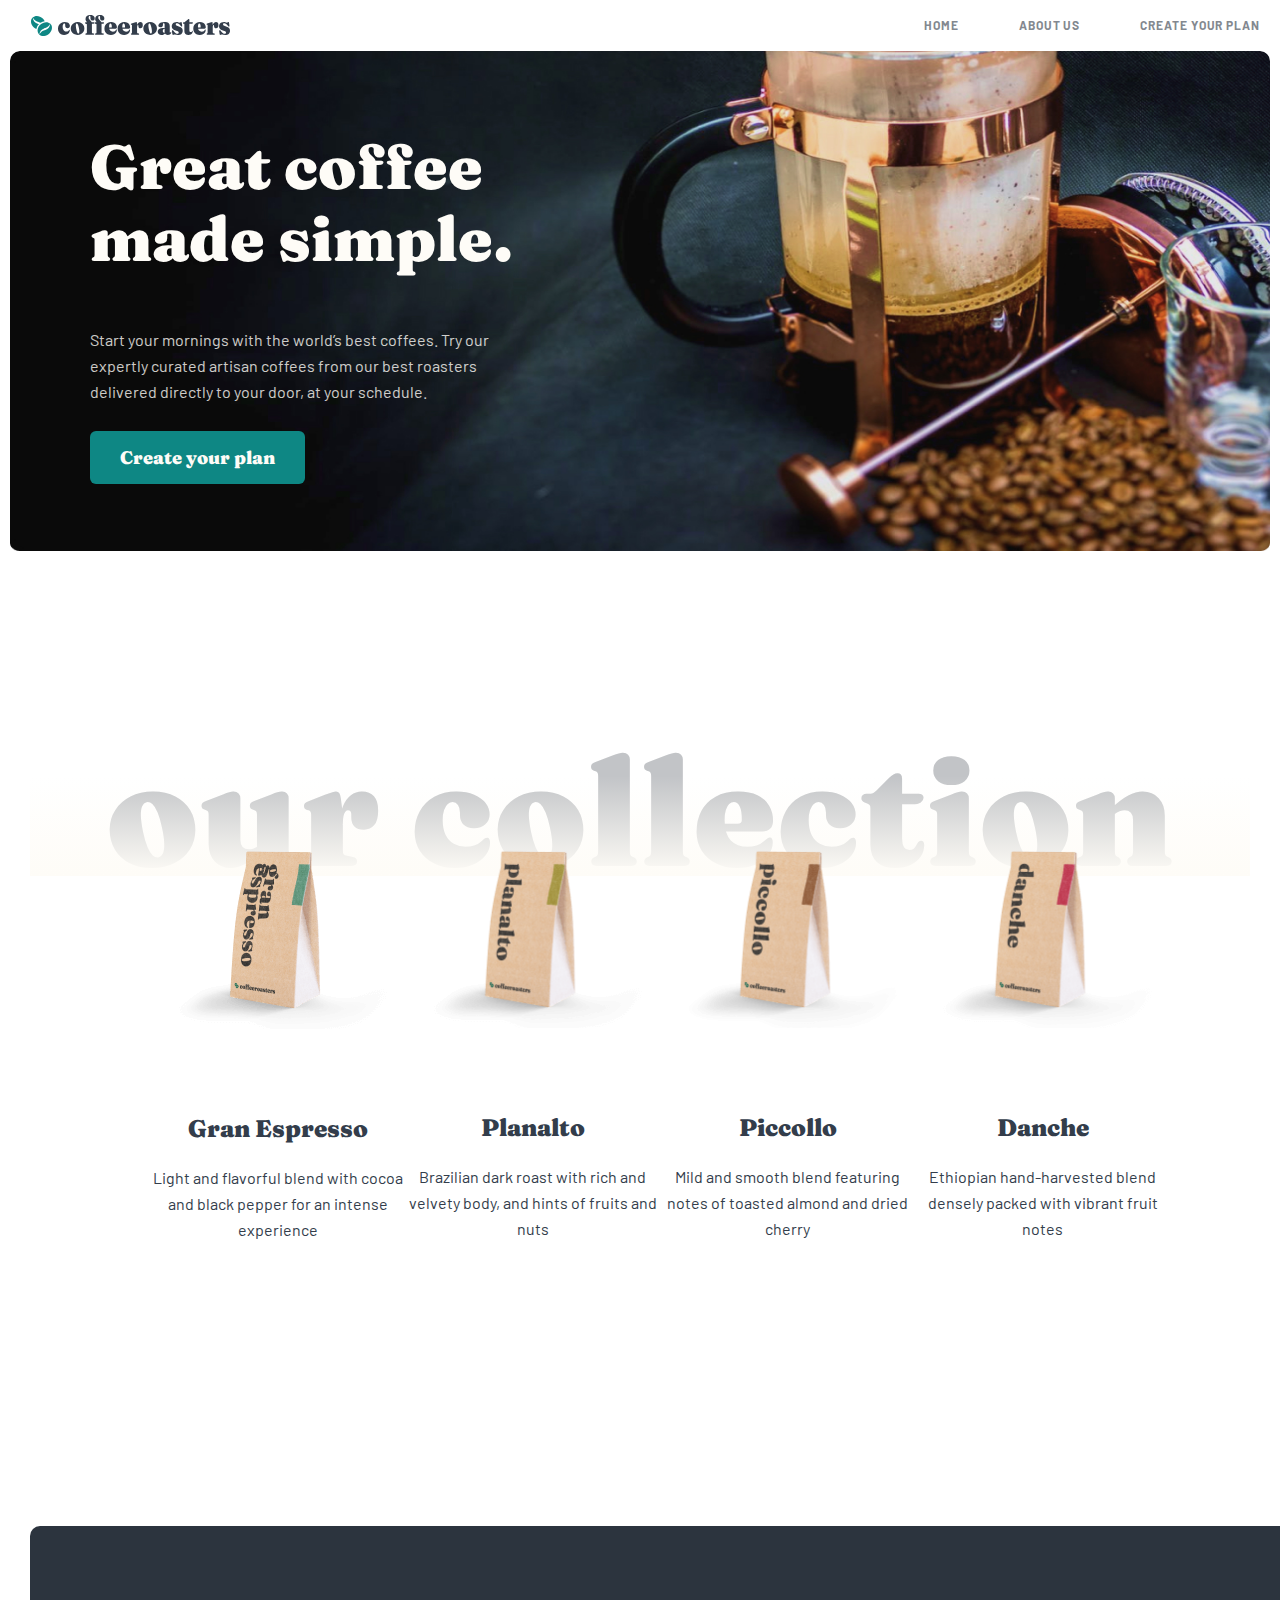
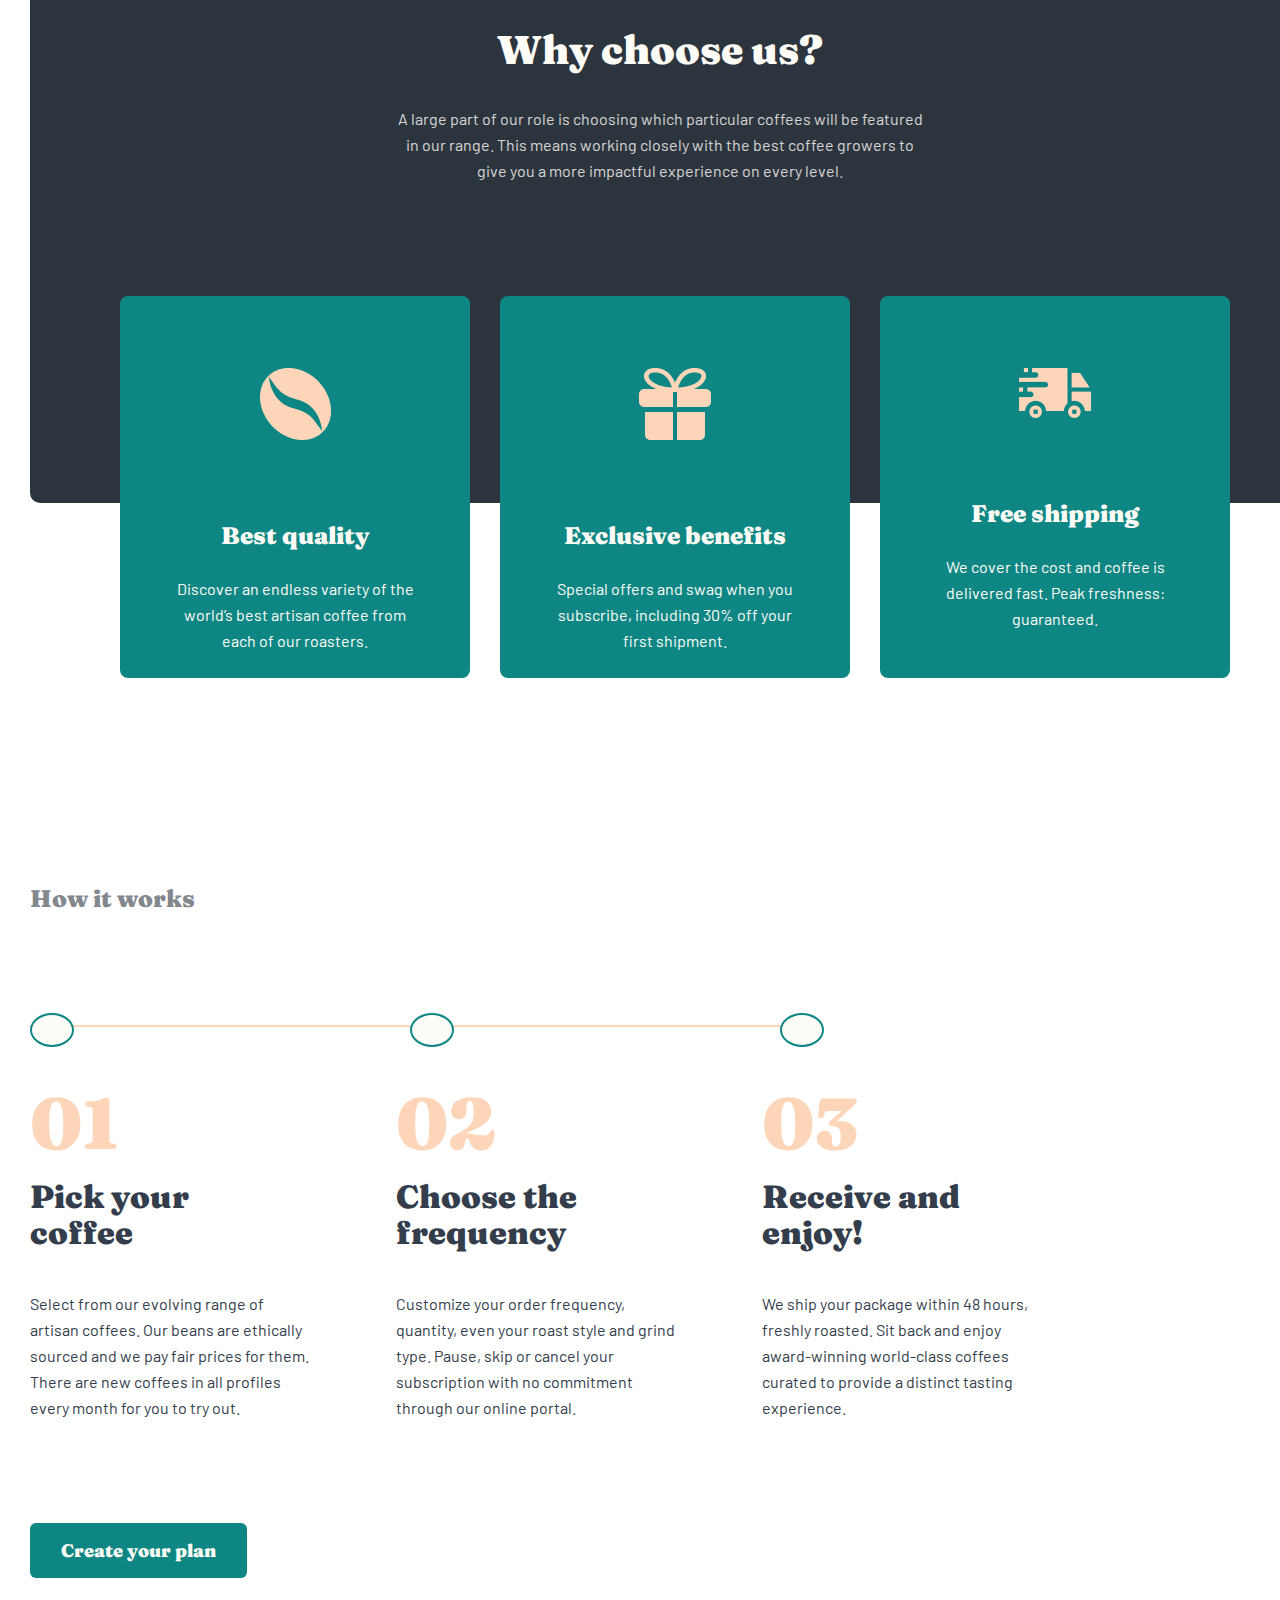
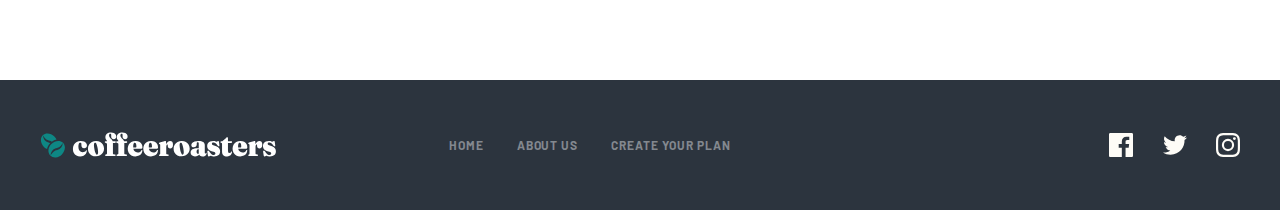
==== index.html @ cc074ad5 "hammasini bir matraga" ====
<!DOCTYPE html>
<html lang="en">

<head>
    <meta charset="UTF-8">
    <meta http-equiv="X-UA-Compatible" content="IE=edge">
    <meta name="viewport" content="width=device-width, initial-scale=1.0">
    <!-- <link rel="stylesheet" href="./css/normalize.css"> -->
    <link rel="stylesheet" href="./css/main.css">
    <!-- <link rel="stylesheet" href="./css/main.min.css"> -->
    <title>Document</title>
</head>

<body>
    <header>
        <div class="contianer ">
            <div class="header">
                <div class="visually-hidden">
                    <h1>porfolio website</h1>
                </div>
                <a href="./index.html"><img src="./img/logo.svg" alt="sayt logosi"></a>
                <ul>
                    <li><a href="#">Home</a></li>
                    <li><a href="./About_us.html">About us</a></li>
                    <li><a href="./Create_your_plan.html">Create your plan</a></li>
                </ul>
            </div>
        </div>
    </header>
    <main>
        <section class="coffee contianer ">
            <h2>Great coffee made simple.</h2>
            <p>Start your mornings with the world’s best coffees. Try our expertly curated artisan coffees from our best
                roasters delivered directly to your door, at your schedule.</p>
            <a href="#">Create your plan</a>
        </section>
        <section class=" collection contianer">
            <div class="collection__top">
                <h2>our collection</h2>
            </div>
            <div class="collection__bottom">
                <div class="collection__bottom__item">
                    <img src="./img/kopi1 copy.png" alt="rASm">
                    <h3>Gran Espresso</h3>
                    <p>Light and flavorful blend with cocoa and black pepper for an intense experience </p>
                </div>
                <div class="collection__bottom__item">
                    <img src="./img/kopi2.png" alt=" rasm  ">
                    <h3>Planalto</h3>
                    <p> Brazilian dark roast with rich and velvety body, and hints of fruits and nuts</p>
                </div>
                <div class="collection__bottom__item">
                    <img src="./img/kopi3.png" alt=" rasm  ">
                    <h3>Piccollo</h3>
                    <p>Mild and smooth blend featuring notes of toasted almond and dried cherry </p>
                </div>
                <div class="collection__bottom__item">
                    <img src="./img/kopi4.png" alt=" rasm  ">
                    <h3>Danche</h3>
                    <p>Ethiopian hand-harvested blend densely packed with vibrant fruit notes </p>
                </div>
            </div>
        </section>
        <section class="contianer amenities">
            <div class="amenities__top">
                <h2>Why choose us?</h2>
                <p>A large part of our role is choosing which particular coffees will be featured
                    in our range. This means working closely with the best coffee growers to give
                    you a more impactful experience on every level.</p>
            </div>
            <div class="amenities__bottom">
                <div class="amenities__bottom__item">
                    <img src="./img/Shape.png" alt="">
                    <h3>Best quality</h3>
                    <p>Discover an endless variety of the world’s best artisan coffee from each of our roasters.</p>
                </div>
                <div class="amenities__bottom__item">
                    <img src="./img/Combined Shape.png" alt="">
                    <h3>Exclusive benefits</h3>
                    <p>Special offers and swag when you subscribe, including 30% off your first shipment.</p>
                </div>
                <div class="amenities__bottom__item">
                    <img src="./img/Combined Shape (1).png" alt="">
                    <h3>Free shipping</h3>
                    <p>We cover the cost and coffee is delivered fast. Peak freshness: guaranteed.</p>
                </div>
            </div>

        </section>
        <section class="contianer works">
            <h2>How it works</h2>
            <div class="works__line">
                <span class="aylana"></span>
                <span class="aylana"></span>
                <span class="aylana"></span>
            </div>
            <div class="works__info">
                <div class="works__info__item">
                    <strong>01</strong>
                    <h3>Pick your
                        coffee</h3>
                    <p>Select from our evolving range of artisan coffees. Our beans are ethically sourced and we pay
                        fair prices for them. There are new coffees in all profiles every month for you to try out.</p>
                </div>
                <div class="works__info__item">
                    <strong>02</strong>
                    <h3>Choose the frequency</h3>
                    <p>Customize your order frequency, quantity, even your roast style and grind type. Pause, skip or
                        cancel your subscription with no commitment through our online portal.</p>
                </div>
                <div class="works__info__item">
                    <strong>03</strong>
                    <h3>Receive and enjoy!</h3>
                    <p>We ship your package within 48 hours, freshly roasted. Sit back and enjoy award-winning
                        world-class coffees curated to provide a distinct tasting experience.</p>
                </div>
            </div>
            <a href="#">Create your plan</a>
        </section>
    </main>
    <footer>
        <div class="footers1">
            <div class="footers1__footer contianer ">
                <a href="./index.html"><img src="./img/logo_footer.svg" alt="logo_footer"></a>
                <ul>
                    <li><a href="./index.html">Home</a> </li>
                    <li><a href="./index.html"> About us</a></li>
                    <li><a href="./index.html"> Create your plan</a></li>
                </ul>
                <div class="footers1__footer__icons">
                    <img src="./img/Path (2) (1).svg" alt="Path">
                    <img src="./img/Path (1).svg" alt="fifbfbugfi">
                    <img src="./img/Shape (1).svg" alt="">
                </div>
            </div>
        </div>
    </footer>
</body>

</html>
---- css/main.css ----
/* barlow-regular - latin */
@font-face {
  font-family: "Barlow";
  font-style: normal;
  font-weight: 400;
  src: url("../fonts/barlow-v12-latin-regular.eot"); /* IE9 Compat Modes */
  src: local(""), url("../fonts/barlow-v12-latin-regular.eot?#iefix") format("embedded-opentype"), url("../fonts/barlow-v12-latin-regular.woff2") format("woff2"), url("../fonts/barlow-v12-latin-regular.woff") format("woff"), url("../fonts/barlow-v12-latin-regular.ttf") format("truetype"), url("../fonts/barlow-v12-latin-regular.svg#Barlow") format("svg"); /* Legacy iOS */
}
/* barlow-500 - latin */
@font-face {
  font-family: "Barlow";
  font-style: normal;
  font-weight: 500;
  src: url("../fonts/barlow-v12-latin-500.eot"); /* IE9 Compat Modes */
  src: local(""), url("../fonts/barlow-v12-latin-500.eot?#iefix") format("embedded-opentype"), url("../fonts/barlow-v12-latin-500.woff2") format("woff2"), url("../fonts/barlow-v12-latin-500.woff") format("woff"), url("../fonts/barlow-v12-latin-500.ttf") format("truetype"), url("../fonts/barlow-v12-latin-500.svg#Barlow") format("svg"); /* Legacy iOS */
}
/* barlow-700 - latin */
@font-face {
  font-family: "Barlow";
  font-style: normal;
  font-weight: 700;
  src: url("../fonts/barlow-v12-latin-700.eot"); /* IE9 Compat Modes */
  src: local(""), url("../fonts/barlow-v12-latin-700.eot?#iefix") format("embedded-opentype"), url("../fonts/barlow-v12-latin-700.woff2") format("woff2"), url("../fonts/barlow-v12-latin-700.woff") format("woff"), url("../fonts/barlow-v12-latin-700.ttf") format("truetype"), url("../fonts/barlow-v12-latin-700.svg#Barlow") format("svg"); /* Legacy iOS */
}
/* fraunces-900 - latin */
@font-face {
  font-family: "Fraunces";
  font-style: normal;
  font-weight: 900;
  src: url("../fonts/fraunces-v22-latin-900.eot"); /* IE9 Compat Modes */
  src: local(""), url("../fonts/fraunces-v22-latin-900.eot?#iefix") format("embedded-opentype"), url("../fonts/fraunces-v22-latin-900.woff2") format("woff2"), url("../fonts/fraunces-v22-latin-900.woff") format("woff"), url("../fonts/fraunces-v22-latin-900.ttf") format("truetype"), url("../fonts/fraunces-v22-latin-900.svg#Fraunces") format("svg"); /* Legacy iOS */
}
html {
  height: 100%;
  box-sizing: border-box;
}

*,
*::before,
*::after {
  box-sizing: inherit;
  scroll-behavior: smooth;
}

body {
  height: 100%;
  display: flex;
  flex-direction: column;
  font-family: "Arial", "sans-serif"; /*bu yerda font turi beriladi*/
  margin: 0;
  padding: 0;
}

img {
  max-width: 100%;
  height: auto;
  vertical-align: middle;
  -o-object-fit: cover;
     object-fit: cover;
}

.main {
  flex-grow: 1;
}

ul {
  list-style: none;
}

.visually-hidden {
  position: absolute;
  width: 1px;
  height: 1px;
  margin: -1px;
  padding: 0;
  overflow: hidden;
  border: 0;
  clip: rect(0 0 0 0);
}

.contianer {
  max-width: 1260px;
  margin: 0 auto;
  padding: 0 20px;
}

.header > h1 {
  font-family: "Fraunces";
  font-style: normal;
  font-weight: 900;
  font-size: 56px;
  line-height: 48px;
  /* identical to box height, or 86% */
  margin-top: 20px;
  margin-bottom: 100px;
  color: #333D4B;
}

.header {
  position: fixed;
  display: flex;
  align-items: center;
  background-color: white;
  width: 1460px;
  z-index: 99999999;
  margin-left: -200px;
  padding-left: 200px;
}

.header > ul {
  margin-left: auto;
  display: flex;
}

.header > ul > li {
  margin: 0 30px;
}

.header > ul > li > a {
  font-family: "Barlow";
  font-style: normal;
  font-weight: 700;
  font-size: 12px;
  line-height: 15px;
  /* identical to box height, or 125% */
  text-decoration: none;
  letter-spacing: 0.923077px;
  text-transform: uppercase;
  color: #83888F;
}

.header > ul > li > a:active {
  color: #333D4B;
  cursor: pointer;
}

/*coffee section*/
.coffee {
  /* padding: 100px 80px; */
  width: 100%;
  height: 600px;
  background: url(../img/Bitmap.jpg) no-repeat;
  border-radius: 10px;
  background-size: 1260px 500px;
}

.coffee > h2 {
  padding-top: 80px;
  margin-left: 60px;
  font-family: "Fraunces";
  width: 450px;
  font-style: normal;
  font-weight: 900;
  font-size: 62px;
  line-height: 72px;
  /* or 100% */
  color: #FEFCF7;
}

.coffee > p {
  margin-left: 60px;
  font-family: "Barlow";
  font-style: normal;
  font-weight: 400;
  font-size: 16px;
  line-height: 26px;
  /* or 162% */
  width: 400px;
  color: #FEFCF7;
  margin-bottom: 40px;
  mix-blend-mode: normal;
  opacity: 0.8;
}

.coffee > a {
  margin-left: 60px;
  margin-top: 140px;
  text-decoration: none;
  font-family: "Fraunces";
  font-style: normal;
  font-weight: 900;
  font-size: 18px;
  line-height: 25px;
  /* identical to box height, or 139% */
  background: #0E8784;
  border-radius: 6px;
  text-align: center;
  padding: 15px 30px;
  color: #FEFCF7;
}

.coffee > a:active {
  cursor: pointer;
  background: #66D2CF;
}

/*_____________________________collection__*/
.collection {
  position: relative;
  margin-bottom: 150px;
}

.collection__top > h2 {
  position: relative;
  z-index: -10;
  font-family: "Fraunces";
  font-style: normal;
  font-weight: 900;
  font-size: 150px;
  line-height: 72px;
  /* identical to box height, or 48% */
  text-align: center;
  color: #c2c4c7;
}

.collection__top {
  height: 100px;
  margin: 0 auto;
  background: linear-gradient(180deg, rgba(254, 252, 247, 0.0001) 0%, #FEFCF7 100%);
}

.collection__bottom {
  width: 100%;
  text-align: center;
  position: absolute;
  top: 60px;
  display: flex;
  justify-content: center;
  margin: 0 auto;
}

.collection__bottom__item {
  width: 255px;
}

.collection__bottom_item + .collection__bottom__item {
  margin-left: 30px;
}

.collection__bottom__item > img {
  margin-bottom: 60px;
}

.collection__bottom__item > h3 {
  font-family: "Fraunces";
  font-style: normal;
  font-weight: 900;
  font-size: 24px;
  line-height: 32px;
  margin-bottom: 20px;
  color: #333D4B;
}

.collection__bottom__item > p {
  font-family: "Barlow";
  font-style: normal;
  font-weight: 400;
  font-size: 16px;
  line-height: 26px;
  color: #333D4B;
}

/*_____________________________________________________________________AMENITIES________________________*/
.amenities {
  position: relative;
  top: 500px;
}

.amenities__top {
  position: absolute;
  height: 577px;
  width: 100%;
  background: #2C343E;
  border-radius: 10px;
  z-index: -1;
  text-align: center;
}

.amenities__top > h2 {
  font-family: "Fraunces";
  font-style: normal;
  font-weight: 900;
  font-size: 40px;
  line-height: 48px;
  /* identical to box height, or 120% */
  margin-top: 100px;
  margin-bottom: 32px;
  text-align: center;
  color: #FEFCF7;
}

.amenities__top > p {
  font-family: "Barlow";
  font-style: normal;
  font-weight: 400;
  font-size: 16px;
  line-height: 26px;
  /* or 162% */
  margin: 0 auto;
  text-align: center;
  color: #FEFCF7;
  mix-blend-mode: normal;
  opacity: 0.8;
  width: 540px;
}

.amenities__bottom {
  position: absolute;
  top: 370px;
  display: flex;
  margin-left: 90px;
  width: 1260px;
}

.amenities__bottom__item {
  height: 382px;
  width: 350px;
  border-radius: 8px;
  background: #0E8784;
  border-radius: 8px;
  text-align: center;
}

.amenities__bottom__item + .amenities__bottom__item {
  margin-left: 30px;
}

.amenities__bottom__item > img {
  margin-top: 72px;
  margin-bottom: 56px;
}

.amenities__bottom__item > h3 {
  font-family: "Fraunces";
  font-style: normal;
  font-weight: 900;
  font-size: 24px;
  line-height: 32px;
  color: #FEFCF7;
}

.amenities__bottom__item > p {
  font-family: "Barlow";
  font-style: normal;
  font-weight: 400;
  font-size: 16px;
  line-height: 26px;
  /* or 162% */
  margin: 0 auto;
  text-align: center;
  margin-top: 24px;
  color: #FEFCF7;
  width: 240px;
}

/*____________________________WORKS_______________________________*/
.works {
  position: relative;
  top: 1457px;
}

.works > h2 {
  font-family: "Fraunces";
  font-style: normal;
  font-weight: 900;
  font-size: 24px;
  line-height: 32px;
  /* identical to box height, or 133% */
  color: #83888F;
}

.works__line {
  margin-top: 110px;
  height: 2px;
  background: #FDD6BA;
  width: 62%;
}

.works__line > span {
  position: absolute;
  padding: 15px 20px;
  background: #FEFCF7;
  border: 2px solid #0E8784;
  border-radius: 50%;
  top: 130px;
}

.aylana + .aylana {
  margin-left: 380px;
}

.aylana + .aylana + .aylana {
  margin-left: 750px;
}

.works__info {
  display: flex;
  margin-top: 60px;
}

.works__info__item > strong {
  font-family: "Fraunces";
  font-style: normal;
  font-weight: 900;
  font-size: 72px;
  line-height: 72px;
  /* identical to box height, or 100% */
  margin-bottom: 38px;
  color: #FDD6BA;
}

.works__info__item > h3 {
  font-family: "Fraunces";
  font-style: normal;
  font-weight: 900;
  font-size: 32px;
  line-height: 36px;
  /* or 112% */
  width: 255px;
  margin-top: 20px;
  color: #333D4B;
}

.works__info__item {
  width: 30%;
}

.works__info__item > p {
  font-family: "Barlow";
  font-style: normal;
  font-weight: 400;
  font-size: 16px;
  line-height: 26px;
  /* or 162% */
  margin-top: 40px;
  width: 285px;
  color: #333D4B;
}

.works > a {
  font-family: "Fraunces";
  font-style: normal;
  font-weight: 900;
  font-size: 18px;
  line-height: 25px;
  /* identical to box height, or 139% */
  position: absolute;
  text-align: center;
  top: 640px;
  color: #FEFCF7;
  text-decoration: none;
  padding: 15px 31px;
  background: #0E8784;
  border-radius: 6px;
}

.works > a:active {
  cursor: pointer;
  background: #66D2CF;
}

/*____________________________FOOTER_______________________*/
.footers1 {
  padding: 40px 20px;
  position: relative;
  top: 1700px;
  background: #2C343E;
}

.footers1__footer {
  display: flex;
  align-items: center;
}

.footers1__footer > ul {
  display: flex;
  margin-left: 100px;
}

.footers1__footer > ul > li {
  margin-left: 33px;
}

.footers1__footer > ul > li > a {
  font-family: "Barlow";
  font-style: normal;
  font-weight: 700;
  font-size: 12px;
  line-height: 15px;
  /* identical to box height, or 125% */
  text-decoration: none;
  letter-spacing: 0.923077px;
  text-transform: uppercase;
  color: #83888F;
}

.footers1__footer > ul > li > a:active {
  color: white;
}

.footers1__footer__icons {
  margin-left: auto;
}

.footers1__footer__icons > img {
  margin-left: 25px;
}

.footers1__footer__icons > img:active {
  background-color: #FDD6BA;
}/*# sourceMappingURL=main.css.map */
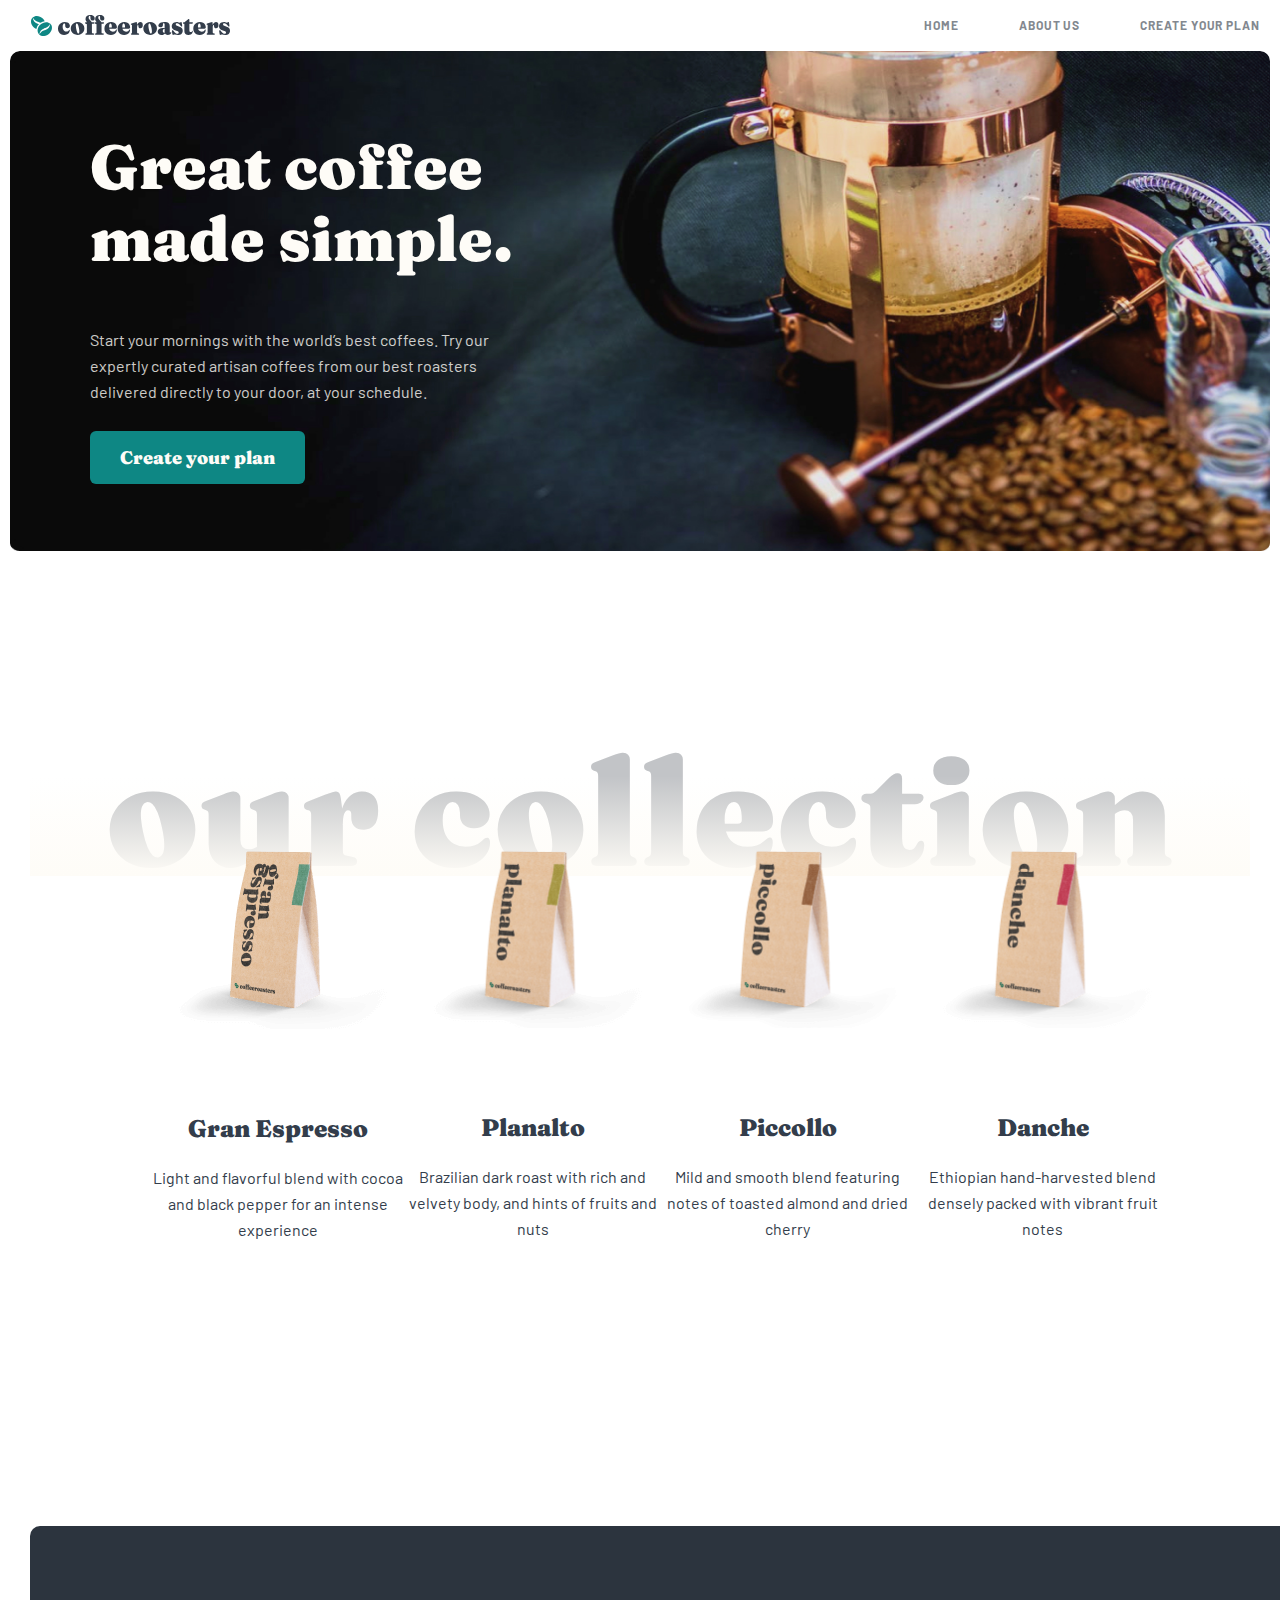
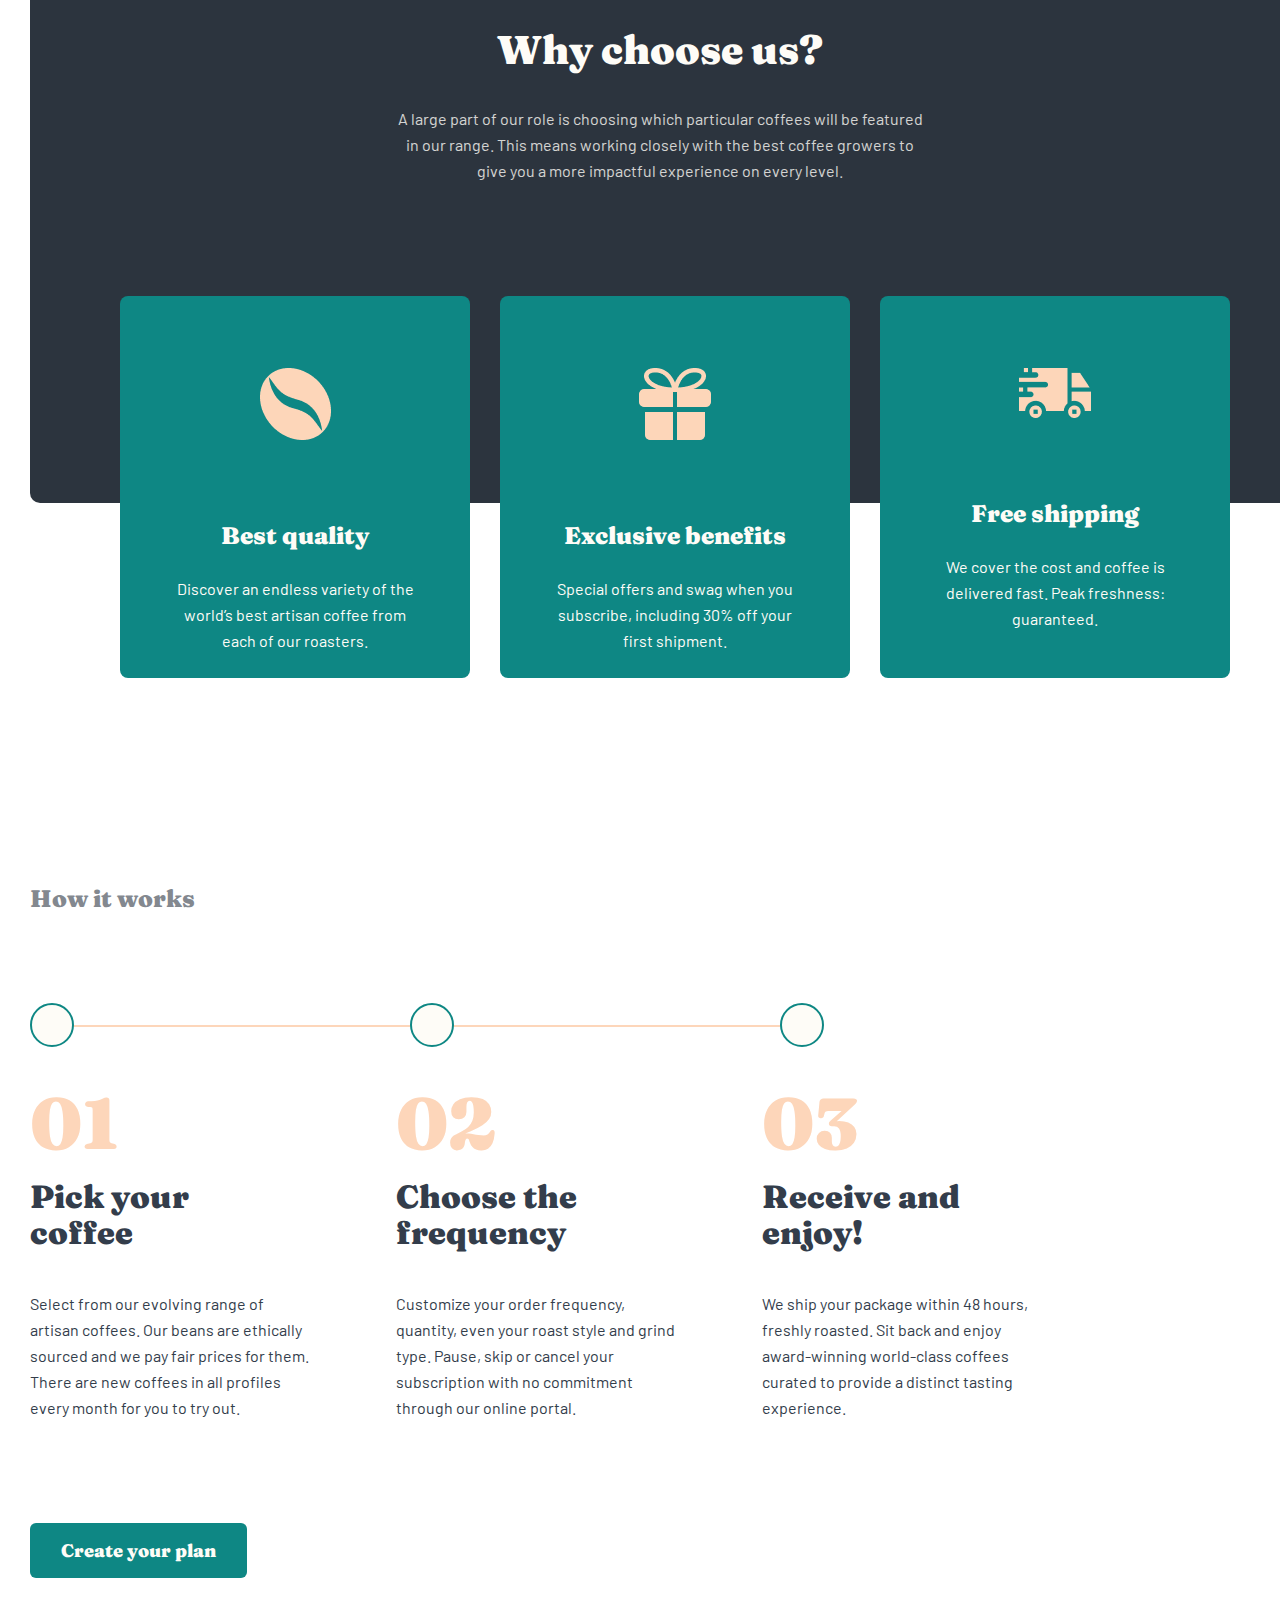
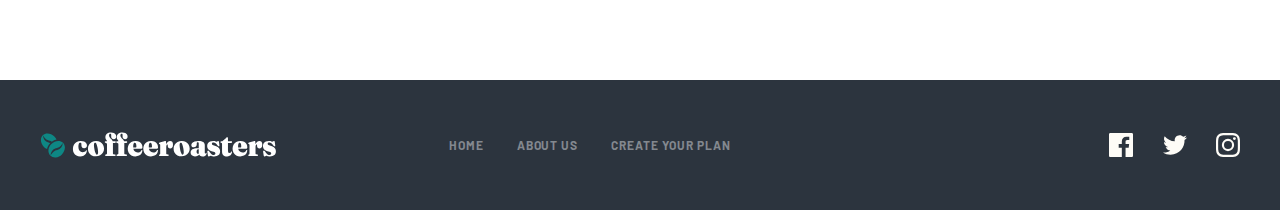
==== commit 6ab8030b: "footerdagi linklarni  tuzattim" ====
--- a/index.html
+++ b/index.html
@@ -128,9 +128,9 @@
                     <li><a href="./index.html"> Create your plan</a></li>
                 </ul>
                 <div class="footers1__footer__icons">
-                    <img src="./img/Path (2) (1).svg" alt="Path">
-                    <img src="./img/Path (1).svg" alt="fifbfbugfi">
-                    <img src="./img/Shape (1).svg" alt="">
+                    <a href="https://facebook.com" target="_blank"><img src="./img/Path (2) (1).svg" alt="Path"></a>
+                    <a href="https://www.twitch.tv/?lang=ru" target="_blank"><img src="./img/Path (1).svg" alt="fifbfbugfi"></a>
+                    <a href="https://instagram.com" target="_blank"><img src="./img/Shape (1).svg" alt="dsgdfeh"></a>
                 </div>
             </div>
         </div>
--- a/css/main.css
+++ b/css/main.css
@@ -1,511 +1 @@
-/* barlow-regular - latin */
-@font-face {
-  font-family: "Barlow";
-  font-style: normal;
-  font-weight: 400;
-  src: url("../fonts/barlow-v12-latin-regular.eot"); /* IE9 Compat Modes */
-  src: local(""), url("../fonts/barlow-v12-latin-regular.eot?#iefix") format("embedded-opentype"), url("../fonts/barlow-v12-latin-regular.woff2") format("woff2"), url("../fonts/barlow-v12-latin-regular.woff") format("woff"), url("../fonts/barlow-v12-latin-regular.ttf") format("truetype"), url("../fonts/barlow-v12-latin-regular.svg#Barlow") format("svg"); /* Legacy iOS */
-}
-/* barlow-500 - latin */
-@font-face {
-  font-family: "Barlow";
-  font-style: normal;
-  font-weight: 500;
-  src: url("../fonts/barlow-v12-latin-500.eot"); /* IE9 Compat Modes */
-  src: local(""), url("../fonts/barlow-v12-latin-500.eot?#iefix") format("embedded-opentype"), url("../fonts/barlow-v12-latin-500.woff2") format("woff2"), url("../fonts/barlow-v12-latin-500.woff") format("woff"), url("../fonts/barlow-v12-latin-500.ttf") format("truetype"), url("../fonts/barlow-v12-latin-500.svg#Barlow") format("svg"); /* Legacy iOS */
-}
-/* barlow-700 - latin */
-@font-face {
-  font-family: "Barlow";
-  font-style: normal;
-  font-weight: 700;
-  src: url("../fonts/barlow-v12-latin-700.eot"); /* IE9 Compat Modes */
-  src: local(""), url("../fonts/barlow-v12-latin-700.eot?#iefix") format("embedded-opentype"), url("../fonts/barlow-v12-latin-700.woff2") format("woff2"), url("../fonts/barlow-v12-latin-700.woff") format("woff"), url("../fonts/barlow-v12-latin-700.ttf") format("truetype"), url("../fonts/barlow-v12-latin-700.svg#Barlow") format("svg"); /* Legacy iOS */
-}
-/* fraunces-900 - latin */
-@font-face {
-  font-family: "Fraunces";
-  font-style: normal;
-  font-weight: 900;
-  src: url("../fonts/fraunces-v22-latin-900.eot"); /* IE9 Compat Modes */
-  src: local(""), url("../fonts/fraunces-v22-latin-900.eot?#iefix") format("embedded-opentype"), url("../fonts/fraunces-v22-latin-900.woff2") format("woff2"), url("../fonts/fraunces-v22-latin-900.woff") format("woff"), url("../fonts/fraunces-v22-latin-900.ttf") format("truetype"), url("../fonts/fraunces-v22-latin-900.svg#Fraunces") format("svg"); /* Legacy iOS */
-}
-html {
-  height: 100%;
-  box-sizing: border-box;
-}
-
-*,
-*::before,
-*::after {
-  box-sizing: inherit;
-  scroll-behavior: smooth;
-}
-
-body {
-  height: 100%;
-  display: flex;
-  flex-direction: column;
-  font-family: "Arial", "sans-serif"; /*bu yerda font turi beriladi*/
-  margin: 0;
-  padding: 0;
-}
-
-img {
-  max-width: 100%;
-  height: auto;
-  vertical-align: middle;
-  -o-object-fit: cover;
-     object-fit: cover;
-}
-
-.main {
-  flex-grow: 1;
-}
-
-ul {
-  list-style: none;
-}
-
-.visually-hidden {
-  position: absolute;
-  width: 1px;
-  height: 1px;
-  margin: -1px;
-  padding: 0;
-  overflow: hidden;
-  border: 0;
-  clip: rect(0 0 0 0);
-}
-
-.contianer {
-  max-width: 1260px;
-  margin: 0 auto;
-  padding: 0 20px;
-}
-
-.header > h1 {
-  font-family: "Fraunces";
-  font-style: normal;
-  font-weight: 900;
-  font-size: 56px;
-  line-height: 48px;
-  /* identical to box height, or 86% */
-  margin-top: 20px;
-  margin-bottom: 100px;
-  color: #333D4B;
-}
-
-.header {
-  position: fixed;
-  display: flex;
-  align-items: center;
-  background-color: white;
-  width: 1460px;
-  z-index: 99999999;
-  margin-left: -200px;
-  padding-left: 200px;
-}
-
-.header > ul {
-  margin-left: auto;
-  display: flex;
-}
-
-.header > ul > li {
-  margin: 0 30px;
-}
-
-.header > ul > li > a {
-  font-family: "Barlow";
-  font-style: normal;
-  font-weight: 700;
-  font-size: 12px;
-  line-height: 15px;
-  /* identical to box height, or 125% */
-  text-decoration: none;
-  letter-spacing: 0.923077px;
-  text-transform: uppercase;
-  color: #83888F;
-}
-
-.header > ul > li > a:active {
-  color: #333D4B;
-  cursor: pointer;
-}
-
-/*coffee section*/
-.coffee {
-  /* padding: 100px 80px; */
-  width: 100%;
-  height: 600px;
-  background: url(../img/Bitmap.jpg) no-repeat;
-  border-radius: 10px;
-  background-size: 1260px 500px;
-}
-
-.coffee > h2 {
-  padding-top: 80px;
-  margin-left: 60px;
-  font-family: "Fraunces";
-  width: 450px;
-  font-style: normal;
-  font-weight: 900;
-  font-size: 62px;
-  line-height: 72px;
-  /* or 100% */
-  color: #FEFCF7;
-}
-
-.coffee > p {
-  margin-left: 60px;
-  font-family: "Barlow";
-  font-style: normal;
-  font-weight: 400;
-  font-size: 16px;
-  line-height: 26px;
-  /* or 162% */
-  width: 400px;
-  color: #FEFCF7;
-  margin-bottom: 40px;
-  mix-blend-mode: normal;
-  opacity: 0.8;
-}
-
-.coffee > a {
-  margin-left: 60px;
-  margin-top: 140px;
-  text-decoration: none;
-  font-family: "Fraunces";
-  font-style: normal;
-  font-weight: 900;
-  font-size: 18px;
-  line-height: 25px;
-  /* identical to box height, or 139% */
-  background: #0E8784;
-  border-radius: 6px;
-  text-align: center;
-  padding: 15px 30px;
-  color: #FEFCF7;
-}
-
-.coffee > a:active {
-  cursor: pointer;
-  background: #66D2CF;
-}
-
-/*_____________________________collection__*/
-.collection {
-  position: relative;
-  margin-bottom: 150px;
-}
-
-.collection__top > h2 {
-  position: relative;
-  z-index: -10;
-  font-family: "Fraunces";
-  font-style: normal;
-  font-weight: 900;
-  font-size: 150px;
-  line-height: 72px;
-  /* identical to box height, or 48% */
-  text-align: center;
-  color: #c2c4c7;
-}
-
-.collection__top {
-  height: 100px;
-  margin: 0 auto;
-  background: linear-gradient(180deg, rgba(254, 252, 247, 0.0001) 0%, #FEFCF7 100%);
-}
-
-.collection__bottom {
-  width: 100%;
-  text-align: center;
-  position: absolute;
-  top: 60px;
-  display: flex;
-  justify-content: center;
-  margin: 0 auto;
-}
-
-.collection__bottom__item {
-  width: 255px;
-}
-
-.collection__bottom_item + .collection__bottom__item {
-  margin-left: 30px;
-}
-
-.collection__bottom__item > img {
-  margin-bottom: 60px;
-}
-
-.collection__bottom__item > h3 {
-  font-family: "Fraunces";
-  font-style: normal;
-  font-weight: 900;
-  font-size: 24px;
-  line-height: 32px;
-  margin-bottom: 20px;
-  color: #333D4B;
-}
-
-.collection__bottom__item > p {
-  font-family: "Barlow";
-  font-style: normal;
-  font-weight: 400;
-  font-size: 16px;
-  line-height: 26px;
-  color: #333D4B;
-}
-
-/*_____________________________________________________________________AMENITIES________________________*/
-.amenities {
-  position: relative;
-  top: 500px;
-}
-
-.amenities__top {
-  position: absolute;
-  height: 577px;
-  width: 100%;
-  background: #2C343E;
-  border-radius: 10px;
-  z-index: -1;
-  text-align: center;
-}
-
-.amenities__top > h2 {
-  font-family: "Fraunces";
-  font-style: normal;
-  font-weight: 900;
-  font-size: 40px;
-  line-height: 48px;
-  /* identical to box height, or 120% */
-  margin-top: 100px;
-  margin-bottom: 32px;
-  text-align: center;
-  color: #FEFCF7;
-}
-
-.amenities__top > p {
-  font-family: "Barlow";
-  font-style: normal;
-  font-weight: 400;
-  font-size: 16px;
-  line-height: 26px;
-  /* or 162% */
-  margin: 0 auto;
-  text-align: center;
-  color: #FEFCF7;
-  mix-blend-mode: normal;
-  opacity: 0.8;
-  width: 540px;
-}
-
-.amenities__bottom {
-  position: absolute;
-  top: 370px;
-  display: flex;
-  margin-left: 90px;
-  width: 1260px;
-}
-
-.amenities__bottom__item {
-  height: 382px;
-  width: 350px;
-  border-radius: 8px;
-  background: #0E8784;
-  border-radius: 8px;
-  text-align: center;
-}
-
-.amenities__bottom__item + .amenities__bottom__item {
-  margin-left: 30px;
-}
-
-.amenities__bottom__item > img {
-  margin-top: 72px;
-  margin-bottom: 56px;
-}
-
-.amenities__bottom__item > h3 {
-  font-family: "Fraunces";
-  font-style: normal;
-  font-weight: 900;
-  font-size: 24px;
-  line-height: 32px;
-  color: #FEFCF7;
-}
-
-.amenities__bottom__item > p {
-  font-family: "Barlow";
-  font-style: normal;
-  font-weight: 400;
-  font-size: 16px;
-  line-height: 26px;
-  /* or 162% */
-  margin: 0 auto;
-  text-align: center;
-  margin-top: 24px;
-  color: #FEFCF7;
-  width: 240px;
-}
-
-/*____________________________WORKS_______________________________*/
-.works {
-  position: relative;
-  top: 1457px;
-}
-
-.works > h2 {
-  font-family: "Fraunces";
-  font-style: normal;
-  font-weight: 900;
-  font-size: 24px;
-  line-height: 32px;
-  /* identical to box height, or 133% */
-  color: #83888F;
-}
-
-.works__line {
-  margin-top: 110px;
-  height: 2px;
-  background: #FDD6BA;
-  width: 62%;
-}
-
-.works__line > span {
-  position: absolute;
-  padding: 15px 20px;
-  background: #FEFCF7;
-  border: 2px solid #0E8784;
-  border-radius: 50%;
-  top: 130px;
-}
-
-.aylana + .aylana {
-  margin-left: 380px;
-}
-
-.aylana + .aylana + .aylana {
-  margin-left: 750px;
-}
-
-.works__info {
-  display: flex;
-  margin-top: 60px;
-}
-
-.works__info__item > strong {
-  font-family: "Fraunces";
-  font-style: normal;
-  font-weight: 900;
-  font-size: 72px;
-  line-height: 72px;
-  /* identical to box height, or 100% */
-  margin-bottom: 38px;
-  color: #FDD6BA;
-}
-
-.works__info__item > h3 {
-  font-family: "Fraunces";
-  font-style: normal;
-  font-weight: 900;
-  font-size: 32px;
-  line-height: 36px;
-  /* or 112% */
-  width: 255px;
-  margin-top: 20px;
-  color: #333D4B;
-}
-
-.works__info__item {
-  width: 30%;
-}
-
-.works__info__item > p {
-  font-family: "Barlow";
-  font-style: normal;
-  font-weight: 400;
-  font-size: 16px;
-  line-height: 26px;
-  /* or 162% */
-  margin-top: 40px;
-  width: 285px;
-  color: #333D4B;
-}
-
-.works > a {
-  font-family: "Fraunces";
-  font-style: normal;
-  font-weight: 900;
-  font-size: 18px;
-  line-height: 25px;
-  /* identical to box height, or 139% */
-  position: absolute;
-  text-align: center;
-  top: 640px;
-  color: #FEFCF7;
-  text-decoration: none;
-  padding: 15px 31px;
-  background: #0E8784;
-  border-radius: 6px;
-}
-
-.works > a:active {
-  cursor: pointer;
-  background: #66D2CF;
-}
-
-/*____________________________FOOTER_______________________*/
-.footers1 {
-  padding: 40px 20px;
-  position: relative;
-  top: 1700px;
-  background: #2C343E;
-}
-
-.footers1__footer {
-  display: flex;
-  align-items: center;
-}
-
-.footers1__footer > ul {
-  display: flex;
-  margin-left: 100px;
-}
-
-.footers1__footer > ul > li {
-  margin-left: 33px;
-}
-
-.footers1__footer > ul > li > a {
-  font-family: "Barlow";
-  font-style: normal;
-  font-weight: 700;
-  font-size: 12px;
-  line-height: 15px;
-  /* identical to box height, or 125% */
-  text-decoration: none;
-  letter-spacing: 0.923077px;
-  text-transform: uppercase;
-  color: #83888F;
-}
-
-.footers1__footer > ul > li > a:active {
-  color: white;
-}
-
-.footers1__footer__icons {
-  margin-left: auto;
-}
-
-.footers1__footer__icons > img {
-  margin-left: 25px;
-}
-
-.footers1__footer__icons > img:active {
-  background-color: #FDD6BA;
-}/*# sourceMappingURL=main.css.map */+@font-face{font-family:"Barlow";font-style:normal;font-weight:400;src:url("../fonts/barlow-v12-latin-regular.eot");src:local(""),url("../fonts/barlow-v12-latin-regular.eot?#iefix") format("embedded-opentype"),url("../fonts/barlow-v12-latin-regular.woff2") format("woff2"),url("../fonts/barlow-v12-latin-regular.woff") format("woff"),url("../fonts/barlow-v12-latin-regular.ttf") format("truetype"),url("../fonts/barlow-v12-latin-regular.svg#Barlow") format("svg")}@font-face{font-family:"Barlow";font-style:normal;font-weight:500;src:url("../fonts/barlow-v12-latin-500.eot");src:local(""),url("../fonts/barlow-v12-latin-500.eot?#iefix") format("embedded-opentype"),url("../fonts/barlow-v12-latin-500.woff2") format("woff2"),url("../fonts/barlow-v12-latin-500.woff") format("woff"),url("../fonts/barlow-v12-latin-500.ttf") format("truetype"),url("../fonts/barlow-v12-latin-500.svg#Barlow") format("svg")}@font-face{font-family:"Barlow";font-style:normal;font-weight:700;src:url("../fonts/barlow-v12-latin-700.eot");src:local(""),url("../fonts/barlow-v12-latin-700.eot?#iefix") format("embedded-opentype"),url("../fonts/barlow-v12-latin-700.woff2") format("woff2"),url("../fonts/barlow-v12-latin-700.woff") format("woff"),url("../fonts/barlow-v12-latin-700.ttf") format("truetype"),url("../fonts/barlow-v12-latin-700.svg#Barlow") format("svg")}@font-face{font-family:"Fraunces";font-style:normal;font-weight:900;src:url("../fonts/fraunces-v22-latin-900.eot");src:local(""),url("../fonts/fraunces-v22-latin-900.eot?#iefix") format("embedded-opentype"),url("../fonts/fraunces-v22-latin-900.woff2") format("woff2"),url("../fonts/fraunces-v22-latin-900.woff") format("woff"),url("../fonts/fraunces-v22-latin-900.ttf") format("truetype"),url("../fonts/fraunces-v22-latin-900.svg#Fraunces") format("svg")}html{height:100%;box-sizing:border-box}*,*::before,*::after{box-sizing:inherit;scroll-behavior:smooth}body{height:100%;display:flex;flex-direction:column;font-family:"Arial","sans-serif";margin:0;padding:0}img{max-width:100%;height:auto;vertical-align:middle;-o-object-fit:cover;object-fit:cover}.main{flex-grow:1}ul{list-style:none}.visually-hidden{position:absolute;width:1px;height:1px;margin:-1px;padding:0;overflow:hidden;border:0;clip:rect(0 0 0 0)}.contianer{max-width:1260px;margin:0 auto;padding:0 20px}.header>h1{font-family:"Fraunces";font-style:normal;font-weight:900;font-size:56px;line-height:48px;margin-top:20px;margin-bottom:100px;color:#333d4b}.header{position:fixed;display:flex;align-items:center;background-color:#fff;width:1460px;z-index:99999999;margin-left:-200px;padding-left:200px}.header>ul{margin-left:auto;display:flex}.header>ul>li{margin:0 30px}.header>ul>li>a{font-family:"Barlow";font-style:normal;font-weight:700;font-size:12px;line-height:15px;text-decoration:none;letter-spacing:.923077px;text-transform:uppercase;color:#83888f}.header>ul>li>a:active{color:#333d4b;cursor:pointer}.coffee{width:100%;height:600px;background:url(../img/Bitmap.jpg) no-repeat;border-radius:10px;background-size:1260px 500px}.coffee>h2{padding-top:80px;margin-left:60px;font-family:"Fraunces";width:450px;font-style:normal;font-weight:900;font-size:62px;line-height:72px;color:#fefcf7}.coffee>p{margin-left:60px;font-family:"Barlow";font-style:normal;font-weight:400;font-size:16px;line-height:26px;width:400px;color:#fefcf7;margin-bottom:40px;mix-blend-mode:normal;opacity:.8}.coffee>a{margin-left:60px;margin-top:140px;text-decoration:none;font-family:"Fraunces";font-style:normal;font-weight:900;font-size:18px;line-height:25px;background:#0e8784;border-radius:6px;text-align:center;padding:15px 30px;color:#fefcf7}.coffee>a:active{cursor:pointer;background:#66d2cf}.collection{position:relative;margin-bottom:150px}.collection__top>h2{position:relative;z-index:-10;font-family:"Fraunces";font-style:normal;font-weight:900;font-size:150px;line-height:72px;text-align:center;color:#c2c4c7}.collection__top{height:100px;margin:0 auto;background:linear-gradient(180deg, rgba(254, 252, 247, 0.0001) 0%, #FEFCF7 100%)}.collection__bottom{width:100%;text-align:center;position:absolute;top:60px;display:flex;justify-content:center;margin:0 auto}.collection__bottom__item{width:255px}.collection__bottom_item+.collection__bottom__item{margin-left:30px}.collection__bottom__item>img{margin-bottom:60px}.collection__bottom__item>h3{font-family:"Fraunces";font-style:normal;font-weight:900;font-size:24px;line-height:32px;margin-bottom:20px;color:#333d4b}.collection__bottom__item>p{font-family:"Barlow";font-style:normal;font-weight:400;font-size:16px;line-height:26px;color:#333d4b}.amenities{position:relative;top:500px}.amenities__top{position:absolute;height:577px;width:100%;background:#2c343e;border-radius:10px;z-index:-1;text-align:center}.amenities__top>h2{font-family:"Fraunces";font-style:normal;font-weight:900;font-size:40px;line-height:48px;margin-top:100px;margin-bottom:32px;text-align:center;color:#fefcf7}.amenities__top>p{font-family:"Barlow";font-style:normal;font-weight:400;font-size:16px;line-height:26px;margin:0 auto;text-align:center;color:#fefcf7;mix-blend-mode:normal;opacity:.8;width:540px}.amenities__bottom{position:absolute;top:370px;display:flex;margin-left:90px;width:1260px}.amenities__bottom__item{height:382px;width:350px;border-radius:8px;background:#0e8784;border-radius:8px;text-align:center}.amenities__bottom__item+.amenities__bottom__item{margin-left:30px}.amenities__bottom__item>img{margin-top:72px;margin-bottom:56px}.amenities__bottom__item>h3{font-family:"Fraunces";font-style:normal;font-weight:900;font-size:24px;line-height:32px;color:#fefcf7}.amenities__bottom__item>p{font-family:"Barlow";font-style:normal;font-weight:400;font-size:16px;line-height:26px;margin:0 auto;text-align:center;margin-top:24px;color:#fefcf7;width:240px}.works{position:relative;top:1457px}.works>h2{font-family:"Fraunces";font-style:normal;font-weight:900;font-size:24px;line-height:32px;color:#83888f}.works__line{margin-top:110px;height:2px;background:#fdd6ba;width:62%}.works__line>span{position:absolute;padding:20px 20px;background:#fefcf7;border:2px solid #0e8784;border-radius:50%;top:120px}.aylana+.aylana{margin-left:380px}.aylana+.aylana+.aylana{margin-left:750px}.works__info{display:flex;margin-top:60px}.works__info__item>strong{font-family:"Fraunces";font-style:normal;font-weight:900;font-size:72px;line-height:72px;margin-bottom:38px;color:#fdd6ba}.works__info__item>h3{font-family:"Fraunces";font-style:normal;font-weight:900;font-size:32px;line-height:36px;width:255px;margin-top:20px;color:#333d4b}.works__info__item{width:30%}.works__info__item>p{font-family:"Barlow";font-style:normal;font-weight:400;font-size:16px;line-height:26px;margin-top:40px;width:285px;color:#333d4b}.works>a{font-family:"Fraunces";font-style:normal;font-weight:900;font-size:18px;line-height:25px;position:absolute;text-align:center;top:640px;color:#fefcf7;text-decoration:none;padding:15px 31px;background:#0e8784;border-radius:6px}.works>a:active{cursor:pointer;background:#66d2cf}.footers1{padding:40px 20px;position:relative;top:1700px;background:#2c343e}.footers1__footer{display:flex;align-items:center}.footers1__footer>ul{display:flex;margin-left:100px}.footers1__footer>ul>li{margin-left:33px}.footers1__footer>ul>li>a{font-family:"Barlow";font-style:normal;font-weight:700;font-size:12px;line-height:15px;text-decoration:none;letter-spacing:.923077px;text-transform:uppercase;color:#83888f}.footers1__footer>ul>li>a:active{color:#fff}.footers1__footer__icons{margin-left:auto}.footers1__footer__icons>a{margin-left:25px}.footers1__footer__icons>a:active{background-color:#fdd6ba}/*# sourceMappingURL=main.css.map */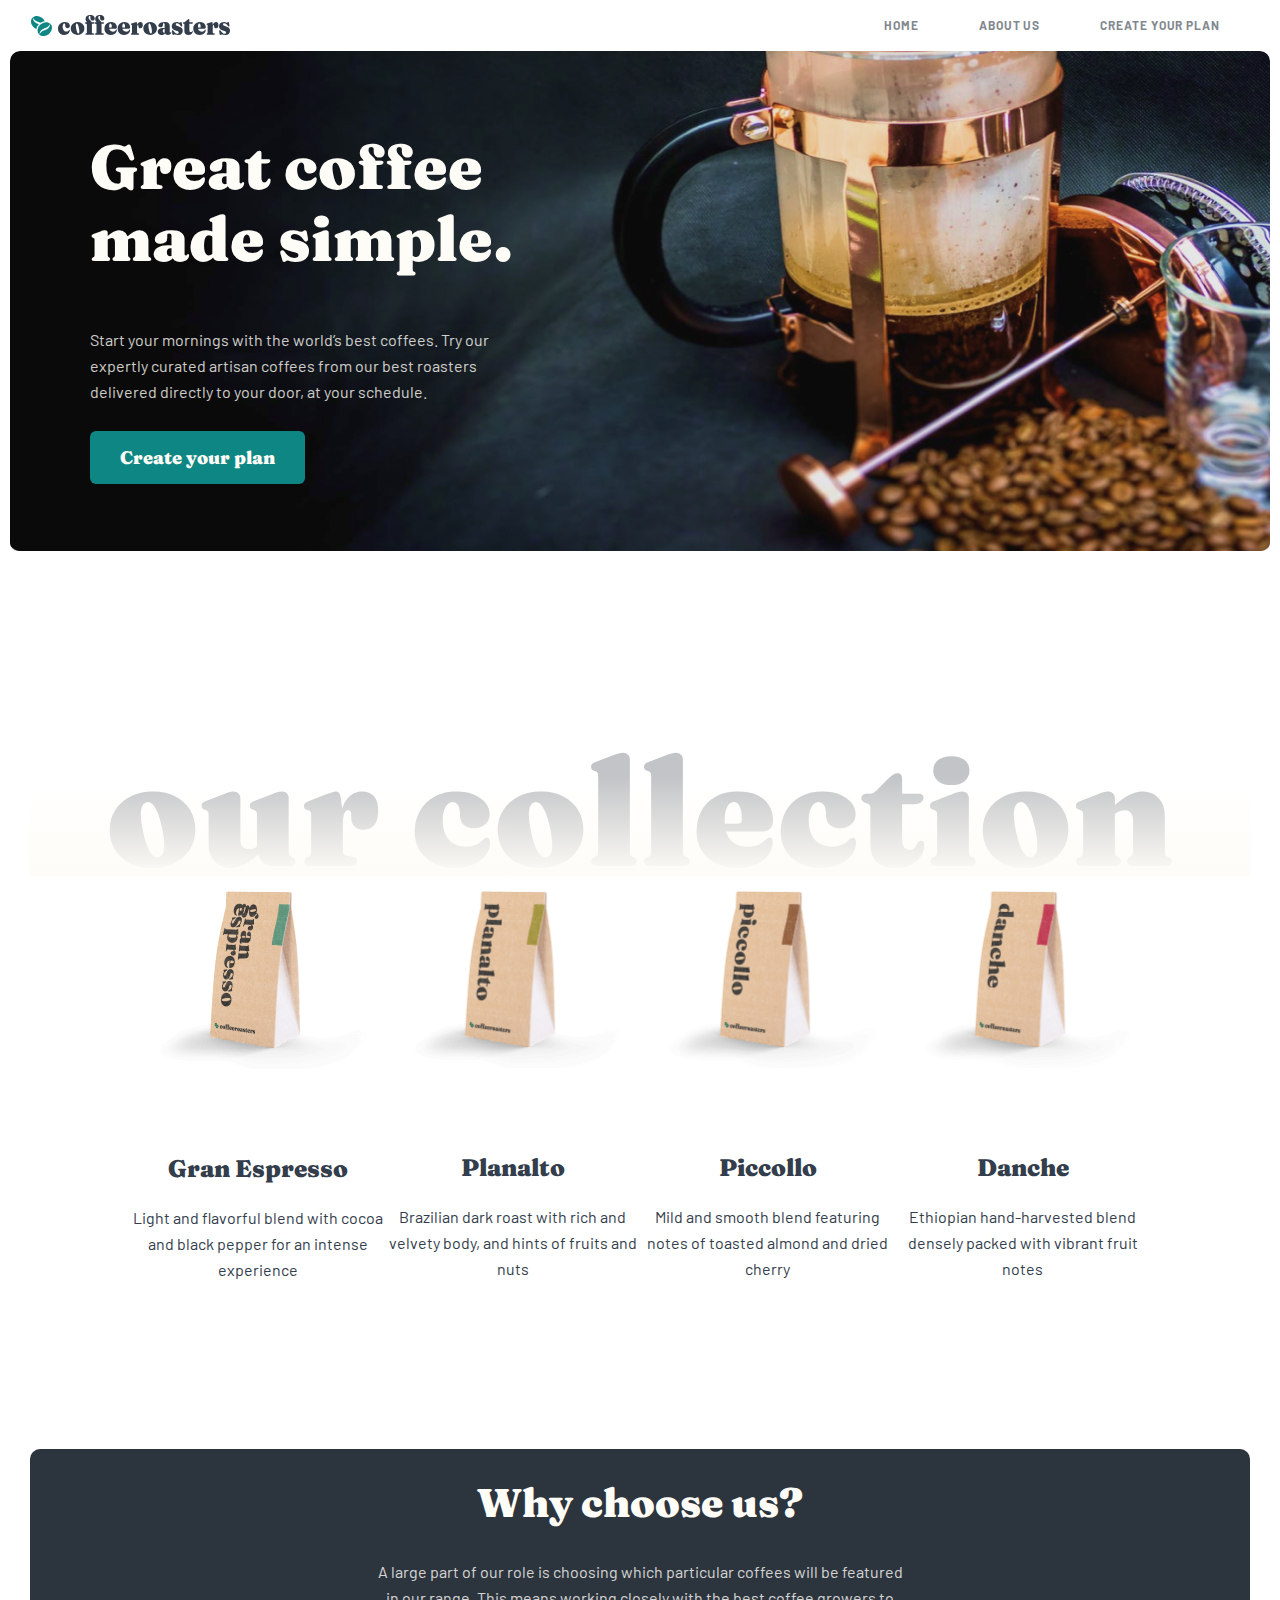
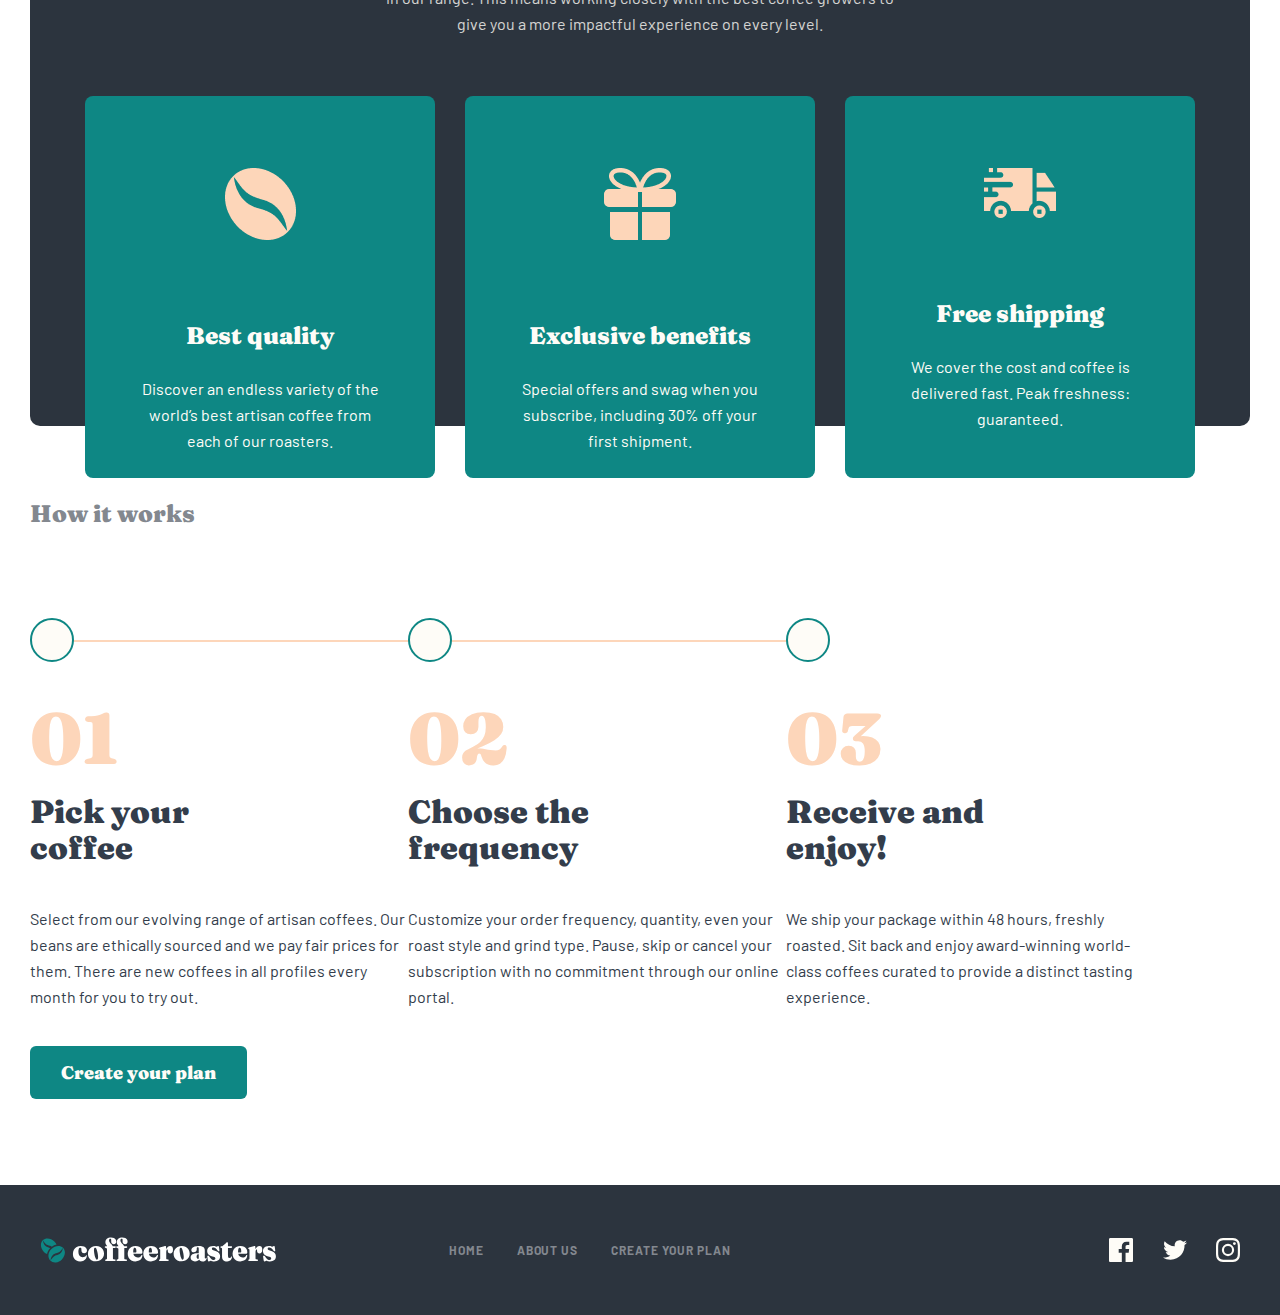
==== commit 7a96c987: "frifjrgtg" ====
--- a/index.html
+++ b/index.html
@@ -12,20 +12,19 @@
 </head>
 
 <body>
-    <header>
-        <div class="contianer ">
-            <div class="header">
+    <header >
+            <div class="contianer header ">
                 <div class="visually-hidden">
                     <h1>porfolio website</h1>
                 </div>
-                <a href="./index.html"><img src="./img/logo.svg" alt="sayt logosi"></a>
+                <a href="./index.html"><img src="./img/logo.svg" srcset=" ./img/logo.svg 1x , ./img/Group@2x5.png 2x" alt="sayt logosi"></a>
+                
                 <ul>
                     <li><a href="#">Home</a></li>
                     <li><a href="./About_us.html">About us</a></li>
                     <li><a href="./Create_your_plan.html">Create your plan</a></li>
                 </ul>
             </div>
-        </div>
     </header>
     <main>
         <section class="coffee contianer ">
@@ -41,23 +40,27 @@
             <div class="collection__bottom">
                 <div class="collection__bottom__item">
                     <img src="./img/kopi1 copy.png" alt="rASm">
+                   <div class="collection__bottom__item__div">
                     <h3>Gran Espresso</h3>
                     <p>Light and flavorful blend with cocoa and black pepper for an intense experience </p>
+                   </div>
                 </div>
                 <div class="collection__bottom__item">
                     <img src="./img/kopi2.png" alt=" rasm  ">
-                    <h3>Planalto</h3>
+                    <div class="collection__bottom__item__div">
+                        <h3>Planalto</h3>
                     <p> Brazilian dark roast with rich and velvety body, and hints of fruits and nuts</p>
+                    </div>
                 </div>
                 <div class="collection__bottom__item">
                     <img src="./img/kopi3.png" alt=" rasm  ">
-                    <h3>Piccollo</h3>
-                    <p>Mild and smooth blend featuring notes of toasted almond and dried cherry </p>
+                    <div class="collection__bottom__item__div"><h3>Piccollo</h3>
+                        <p>Mild and smooth blend featuring notes of toasted almond and dried cherry </p></div>
                 </div>
                 <div class="collection__bottom__item">
                     <img src="./img/kopi4.png" alt=" rasm  ">
-                    <h3>Danche</h3>
-                    <p>Ethiopian hand-harvested blend densely packed with vibrant fruit notes </p>
+                    <div class="collection__bottom__item__div"><h3>Danche</h3>
+                        <p>Ethiopian hand-harvested blend densely packed with vibrant fruit notes </p></div>
                 </div>
             </div>
         </section>
@@ -128,9 +131,9 @@
                     <li><a href="./index.html"> Create your plan</a></li>
                 </ul>
                 <div class="footers1__footer__icons">
-                    <a href="https://facebook.com" target="_blank"><img src="./img/Path (2) (1).svg" alt="Path"></a>
-                    <a href="https://www.twitch.tv/?lang=ru" target="_blank"><img src="./img/Path (1).svg" alt="fifbfbugfi"></a>
-                    <a href="https://instagram.com" target="_blank"><img src="./img/Shape (1).svg" alt="dsgdfeh"></a>
+                    <a href="https://facebook.com" target="_blank"><img src="./img/Path (2) (1).svg" srcset="./img/Path (2) (1).svg 1x , ./img/Path@2x.png 2x" alt="Path"></a>
+                    <a href="https://www.twitch.tv/?lang=ru" target="_blank"><img src="./img/icon21.svg" srcset="./img/icon21.svg 1x , ./img/icon2.png 2x" alt="fifbfbugfi"></a>
+                    <a href="https://instagram.com" target="_blank"><img src="./img/Shape (1).svg" srcset=" ./img/Shape3.svg 1x , ./img/Shape@2x.png 2x" alt="dsgdfeh"></a>
                 </div>
             </div>
         </div>
--- a/css/main.css
+++ b/css/main.css
@@ -1 +1 @@
-@font-face{font-family:"Barlow";font-style:normal;font-weight:400;src:url("../fonts/barlow-v12-latin-regular.eot");src:local(""),url("../fonts/barlow-v12-latin-regular.eot?#iefix") format("embedded-opentype"),url("../fonts/barlow-v12-latin-regular.woff2") format("woff2"),url("../fonts/barlow-v12-latin-regular.woff") format("woff"),url("../fonts/barlow-v12-latin-regular.ttf") format("truetype"),url("../fonts/barlow-v12-latin-regular.svg#Barlow") format("svg")}@font-face{font-family:"Barlow";font-style:normal;font-weight:500;src:url("../fonts/barlow-v12-latin-500.eot");src:local(""),url("../fonts/barlow-v12-latin-500.eot?#iefix") format("embedded-opentype"),url("../fonts/barlow-v12-latin-500.woff2") format("woff2"),url("../fonts/barlow-v12-latin-500.woff") format("woff"),url("../fonts/barlow-v12-latin-500.ttf") format("truetype"),url("../fonts/barlow-v12-latin-500.svg#Barlow") format("svg")}@font-face{font-family:"Barlow";font-style:normal;font-weight:700;src:url("../fonts/barlow-v12-latin-700.eot");src:local(""),url("../fonts/barlow-v12-latin-700.eot?#iefix") format("embedded-opentype"),url("../fonts/barlow-v12-latin-700.woff2") format("woff2"),url("../fonts/barlow-v12-latin-700.woff") format("woff"),url("../fonts/barlow-v12-latin-700.ttf") format("truetype"),url("../fonts/barlow-v12-latin-700.svg#Barlow") format("svg")}@font-face{font-family:"Fraunces";font-style:normal;font-weight:900;src:url("../fonts/fraunces-v22-latin-900.eot");src:local(""),url("../fonts/fraunces-v22-latin-900.eot?#iefix") format("embedded-opentype"),url("../fonts/fraunces-v22-latin-900.woff2") format("woff2"),url("../fonts/fraunces-v22-latin-900.woff") format("woff"),url("../fonts/fraunces-v22-latin-900.ttf") format("truetype"),url("../fonts/fraunces-v22-latin-900.svg#Fraunces") format("svg")}html{height:100%;box-sizing:border-box}*,*::before,*::after{box-sizing:inherit;scroll-behavior:smooth}body{height:100%;display:flex;flex-direction:column;font-family:"Arial","sans-serif";margin:0;padding:0}img{max-width:100%;height:auto;vertical-align:middle;-o-object-fit:cover;object-fit:cover}.main{flex-grow:1}ul{list-style:none}.visually-hidden{position:absolute;width:1px;height:1px;margin:-1px;padding:0;overflow:hidden;border:0;clip:rect(0 0 0 0)}.contianer{max-width:1260px;margin:0 auto;padding:0 20px}.header>h1{font-family:"Fraunces";font-style:normal;font-weight:900;font-size:56px;line-height:48px;margin-top:20px;margin-bottom:100px;color:#333d4b}.header{position:fixed;display:flex;align-items:center;background-color:#fff;width:1460px;z-index:99999999;margin-left:-200px;padding-left:200px}.header>ul{margin-left:auto;display:flex}.header>ul>li{margin:0 30px}.header>ul>li>a{font-family:"Barlow";font-style:normal;font-weight:700;font-size:12px;line-height:15px;text-decoration:none;letter-spacing:.923077px;text-transform:uppercase;color:#83888f}.header>ul>li>a:active{color:#333d4b;cursor:pointer}.coffee{width:100%;height:600px;background:url(../img/Bitmap.jpg) no-repeat;border-radius:10px;background-size:1260px 500px}.coffee>h2{padding-top:80px;margin-left:60px;font-family:"Fraunces";width:450px;font-style:normal;font-weight:900;font-size:62px;line-height:72px;color:#fefcf7}.coffee>p{margin-left:60px;font-family:"Barlow";font-style:normal;font-weight:400;font-size:16px;line-height:26px;width:400px;color:#fefcf7;margin-bottom:40px;mix-blend-mode:normal;opacity:.8}.coffee>a{margin-left:60px;margin-top:140px;text-decoration:none;font-family:"Fraunces";font-style:normal;font-weight:900;font-size:18px;line-height:25px;background:#0e8784;border-radius:6px;text-align:center;padding:15px 30px;color:#fefcf7}.coffee>a:active{cursor:pointer;background:#66d2cf}.collection{position:relative;margin-bottom:150px}.collection__top>h2{position:relative;z-index:-10;font-family:"Fraunces";font-style:normal;font-weight:900;font-size:150px;line-height:72px;text-align:center;color:#c2c4c7}.collection__top{height:100px;margin:0 auto;background:linear-gradient(180deg, rgba(254, 252, 247, 0.0001) 0%, #FEFCF7 100%)}.collection__bottom{width:100%;text-align:center;position:absolute;top:60px;display:flex;justify-content:center;margin:0 auto}.collection__bottom__item{width:255px}.collection__bottom_item+.collection__bottom__item{margin-left:30px}.collection__bottom__item>img{margin-bottom:60px}.collection__bottom__item>h3{font-family:"Fraunces";font-style:normal;font-weight:900;font-size:24px;line-height:32px;margin-bottom:20px;color:#333d4b}.collection__bottom__item>p{font-family:"Barlow";font-style:normal;font-weight:400;font-size:16px;line-height:26px;color:#333d4b}.amenities{position:relative;top:500px}.amenities__top{position:absolute;height:577px;width:100%;background:#2c343e;border-radius:10px;z-index:-1;text-align:center}.amenities__top>h2{font-family:"Fraunces";font-style:normal;font-weight:900;font-size:40px;line-height:48px;margin-top:100px;margin-bottom:32px;text-align:center;color:#fefcf7}.amenities__top>p{font-family:"Barlow";font-style:normal;font-weight:400;font-size:16px;line-height:26px;margin:0 auto;text-align:center;color:#fefcf7;mix-blend-mode:normal;opacity:.8;width:540px}.amenities__bottom{position:absolute;top:370px;display:flex;margin-left:90px;width:1260px}.amenities__bottom__item{height:382px;width:350px;border-radius:8px;background:#0e8784;border-radius:8px;text-align:center}.amenities__bottom__item+.amenities__bottom__item{margin-left:30px}.amenities__bottom__item>img{margin-top:72px;margin-bottom:56px}.amenities__bottom__item>h3{font-family:"Fraunces";font-style:normal;font-weight:900;font-size:24px;line-height:32px;color:#fefcf7}.amenities__bottom__item>p{font-family:"Barlow";font-style:normal;font-weight:400;font-size:16px;line-height:26px;margin:0 auto;text-align:center;margin-top:24px;color:#fefcf7;width:240px}.works{position:relative;top:1457px}.works>h2{font-family:"Fraunces";font-style:normal;font-weight:900;font-size:24px;line-height:32px;color:#83888f}.works__line{margin-top:110px;height:2px;background:#fdd6ba;width:62%}.works__line>span{position:absolute;padding:20px 20px;background:#fefcf7;border:2px solid #0e8784;border-radius:50%;top:120px}.aylana+.aylana{margin-left:380px}.aylana+.aylana+.aylana{margin-left:750px}.works__info{display:flex;margin-top:60px}.works__info__item>strong{font-family:"Fraunces";font-style:normal;font-weight:900;font-size:72px;line-height:72px;margin-bottom:38px;color:#fdd6ba}.works__info__item>h3{font-family:"Fraunces";font-style:normal;font-weight:900;font-size:32px;line-height:36px;width:255px;margin-top:20px;color:#333d4b}.works__info__item{width:30%}.works__info__item>p{font-family:"Barlow";font-style:normal;font-weight:400;font-size:16px;line-height:26px;margin-top:40px;width:285px;color:#333d4b}.works>a{font-family:"Fraunces";font-style:normal;font-weight:900;font-size:18px;line-height:25px;position:absolute;text-align:center;top:640px;color:#fefcf7;text-decoration:none;padding:15px 31px;background:#0e8784;border-radius:6px}.works>a:active{cursor:pointer;background:#66d2cf}.footers1{padding:40px 20px;position:relative;top:1700px;background:#2c343e}.footers1__footer{display:flex;align-items:center}.footers1__footer>ul{display:flex;margin-left:100px}.footers1__footer>ul>li{margin-left:33px}.footers1__footer>ul>li>a{font-family:"Barlow";font-style:normal;font-weight:700;font-size:12px;line-height:15px;text-decoration:none;letter-spacing:.923077px;text-transform:uppercase;color:#83888f}.footers1__footer>ul>li>a:active{color:#fff}.footers1__footer__icons{margin-left:auto}.footers1__footer__icons>a{margin-left:25px}.footers1__footer__icons>a:active{background-color:#fdd6ba}/*# sourceMappingURL=main.css.map */+@media only screen and (-webkit-min-device-pixel-ratio: 2),only screen and (min-device-pixel-ratio: 2),only screen and (min-resolution: 192dpi),only screen and (min-resolution: 2dppx){.plan{background:url(../img/Bitmap@2x.png) no-repeat;background-position:center;background-size:contain;width:100%;margin-top:100px;padding-top:40px;height:450px;border-radius:10px}}@font-face{font-family:"Barlow";font-style:normal;font-weight:400;src:url("../fonts/barlow-v12-latin-regular.eot");src:local(""),url("../fonts/barlow-v12-latin-regular.eot?#iefix") format("embedded-opentype"),url("../fonts/barlow-v12-latin-regular.woff2") format("woff2"),url("../fonts/barlow-v12-latin-regular.woff") format("woff"),url("../fonts/barlow-v12-latin-regular.ttf") format("truetype"),url("../fonts/barlow-v12-latin-regular.svg#Barlow") format("svg")}@font-face{font-family:"Barlow";font-style:normal;font-weight:500;src:url("../fonts/barlow-v12-latin-500.eot");src:local(""),url("../fonts/barlow-v12-latin-500.eot?#iefix") format("embedded-opentype"),url("../fonts/barlow-v12-latin-500.woff2") format("woff2"),url("../fonts/barlow-v12-latin-500.woff") format("woff"),url("../fonts/barlow-v12-latin-500.ttf") format("truetype"),url("../fonts/barlow-v12-latin-500.svg#Barlow") format("svg")}@font-face{font-family:"Barlow";font-style:normal;font-weight:700;src:url("../fonts/barlow-v12-latin-700.eot");src:local(""),url("../fonts/barlow-v12-latin-700.eot?#iefix") format("embedded-opentype"),url("../fonts/barlow-v12-latin-700.woff2") format("woff2"),url("../fonts/barlow-v12-latin-700.woff") format("woff"),url("../fonts/barlow-v12-latin-700.ttf") format("truetype"),url("../fonts/barlow-v12-latin-700.svg#Barlow") format("svg")}@font-face{font-family:"Fraunces";font-style:normal;font-weight:900;src:url("../fonts/fraunces-v22-latin-900.eot");src:local(""),url("../fonts/fraunces-v22-latin-900.eot?#iefix") format("embedded-opentype"),url("../fonts/fraunces-v22-latin-900.woff2") format("woff2"),url("../fonts/fraunces-v22-latin-900.woff") format("woff"),url("../fonts/fraunces-v22-latin-900.ttf") format("truetype"),url("../fonts/fraunces-v22-latin-900.svg#Fraunces") format("svg")}html{height:100%;box-sizing:border-box}*,*::before,*::after{box-sizing:inherit;scroll-behavior:smooth}body{height:100%;display:flex;flex-direction:column;font-family:"Arial","sans-serif";margin:0;padding:0}img{max-width:100%;height:auto;vertical-align:middle;-o-object-fit:cover;object-fit:cover}.main{flex-grow:1}ul{list-style:none}.visually-hidden{position:absolute;width:1px;height:1px;margin:-1px;padding:0;overflow:hidden;border:0;clip:rect(0 0 0 0)}.contianer{max-width:1260px;margin:0 auto;padding:0 20px}.header>h1{font-family:"Fraunces";font-style:normal;font-weight:900;font-size:56px;line-height:48px;margin-top:20px;margin-bottom:100px;color:#333d4b}header{width:100%;position:fixed;top:0;z-index:1000000000000000000000000000000000}.header{display:flex;width:100%;align-items:center;background-color:#fff;z-index:333333333333333250000000000}.header>ul{display:flex;margin-left:auto}.header>ul>li{margin:0 30px}.header>ul>li>a{font-family:"Barlow";font-style:normal;font-weight:700;font-size:12px;line-height:15px;text-decoration:none;letter-spacing:.923077px;text-transform:uppercase;color:#83888f}.header>ul>li>a:active{color:#333d4b;cursor:pointer}.coffee{width:100%;height:600px;background:url(../img/Bitmap.jpg) no-repeat;border-radius:10px;background-size:100% 500px}.coffee>h2{padding-top:80px;margin-left:60px;font-family:"Fraunces";width:450px;font-style:normal;font-weight:900;font-size:62px;line-height:72px;color:#fefcf7}.coffee>p{margin-left:60px;font-family:"Barlow";font-style:normal;font-weight:400;font-size:16px;line-height:26px;width:400px;color:#fefcf7;margin-bottom:40px;mix-blend-mode:normal;opacity:.8}.coffee>a{margin-left:60px;margin-top:140px;text-decoration:none;font-family:"Fraunces";font-style:normal;font-weight:900;font-size:18px;line-height:25px;background:#0e8784;border-radius:6px;text-align:center;padding:15px 30px;color:#fefcf7}.coffee>a:active{cursor:pointer;background:#66d2cf}.collection{position:relative;margin-bottom:150px}.collection__top>h2{position:relative;z-index:-10;font-family:"Fraunces";font-style:normal;font-weight:900;font-size:150px;line-height:72px;text-align:center;color:#c2c4c7}.collection__top{height:100px;margin:0 auto;background:linear-gradient(180deg, rgba(254, 252, 247, 0.0001) 0%, #FEFCF7 100%)}.collection__bottom{width:100%;text-align:center;display:flex;justify-content:center;margin:0 auto}.collection__bottom__item{width:255px}.collection__bottom_item+.collection__bottom__item{margin-left:30px}.collection__bottom__item>img{margin-bottom:60px}.collection__bottom__item__div>h3{font-family:"Fraunces";font-style:normal;font-weight:900;font-size:24px;line-height:32px;margin-bottom:20px;color:#333d4b}.collection__bottom__item__div>p{font-family:"Barlow";font-style:normal;font-weight:400;font-size:16px;line-height:26px;color:#333d4b}.amenities{position:relative}.amenities__top{height:577px;width:100%;background:#2c343e;border-radius:10px;z-index:-1;text-align:center}.amenities__top>h2{padding-top:30px;font-family:"Fraunces";font-style:normal;font-weight:900;font-size:40px;line-height:48px;margin-top:100px;margin-bottom:32px;text-align:center;color:#fefcf7}.amenities__top>p{font-family:"Barlow";font-style:normal;font-weight:400;font-size:16px;line-height:26px;margin:0 auto;text-align:center;color:#fefcf7;mix-blend-mode:normal;opacity:.8;width:540px}.amenities__bottom{top:370px;display:flex;margin-top:-330px;justify-content:center;width:100%}.amenities__bottom__item{height:382px;width:350px;border-radius:8px;background:#0e8784;border-radius:8px;text-align:center}.amenities__bottom__item+.amenities__bottom__item{margin-left:30px}.amenities__bottom__item>img{margin-top:72px;margin-bottom:56px}.amenities__bottom__item>h3{font-family:"Fraunces";font-style:normal;font-weight:900;font-size:24px;line-height:32px;color:#fefcf7}.amenities__bottom__item>p{font-family:"Barlow";font-style:normal;font-weight:400;font-size:16px;line-height:26px;margin:0 auto;text-align:center;margin-top:24px;color:#fefcf7;width:240px}.works{position:relative}.works>h2{font-family:"Fraunces";font-style:normal;font-weight:900;font-size:24px;line-height:32px;color:#83888f}.works__line{margin-top:110px;height:2px;background:#fdd6ba;width:65%}.works__line>span{position:absolute;padding:20px 20px;background:#fefcf7;border:2px solid #0e8784;border-radius:50%;top:120px}.aylana+.aylana{margin-left:30%}.aylana+.aylana+.aylana{margin-left:60%}.works__info{display:flex;margin-top:60px}.works__info__item>strong{font-family:"Fraunces";font-style:normal;font-weight:900;font-size:72px;line-height:72px;margin-bottom:38px;color:#fdd6ba}.works__info__item>h3{font-family:"Fraunces";font-style:normal;font-weight:900;font-size:32px;line-height:36px;width:60%;margin-top:20px;color:#333d4b}.works__info__item{width:31%}.works__info__item>p{font-family:"Barlow";font-style:normal;font-weight:400;font-size:16px;line-height:26px;margin-top:40px;width:100%;color:#333d4b;margin-bottom:50px}.works>a{margin-top:50px;font-family:"Fraunces";font-style:normal;font-weight:900;font-size:18px;line-height:25px;text-align:center;color:#fefcf7;text-decoration:none;padding:15px 31px;background:#0e8784;border-radius:6px}.works>a:active{cursor:pointer;background:#66d2cf}@media only screen and (max-width: 1200px){.amenities{width:100%}.amenities__top{width:100%;height:680px}.amenities__bottom{display:block}.amenities__bottom__item+.amenities__bottom__item{margin-left:0px;margin:0 auto;margin-top:24px}.amenities__bottom__item{margin:0 auto;display:flex;flex-direction:column;height:180px;width:573px;text-align:start;padding-left:70px;margin-bottom:41px}.amenities__bottom__item img{position:absolute;width:55px;height:55px}.amenities__bottom__item h3{width:100%;padding-top:41px;font-size:24px;line-height:32px;margin:0;margin-left:130px;padding-bottom:16px}.amenities__bottom__item p{text-align:start;font-size:15px;line-height:25px;padding:0 0;margin-top:0;margin-bottom:41px}}@media only screen and (max-width: 1107px){.collection__top h2{font-size:96px;line-height:72px}}@media only screen and (max-width: 768px){.collection__bottom{display:block;width:100px;margin-left:10%}.collection__bottom__item{display:flex}.collection__bottom__item__div{text-align:start}.collection__bottom__item__div p{width:282px}}@media only screen and (max-width: 723px){.collection__top h2{font-size:68px;line-height:72px}}@media only screen and (max-width: 524px){.collection__top h2{font-size:40px;line-height:72px}}.footers1{margin-top:100px;padding:40px 20px;position:relative;background:#2c343e}.footers1__footer{display:flex;align-items:center}.footers1__footer>ul{display:flex;margin-left:100px}.footers1__footer>ul>li{margin-left:33px}.footers1__footer>ul>li>a{font-family:"Barlow";font-style:normal;font-weight:700;font-size:12px;line-height:15px;text-decoration:none;letter-spacing:.923077px;text-transform:uppercase;color:#83888f}.footers1__footer>ul>li>a:active{color:#fff}.footers1__footer__icons{margin-left:auto}.footers1__footer__icons>a{margin-left:25px}.footers1__footer__icons>a:active{background-color:#fdd6ba}@media only screen and (max-width: 768px){.footers1__footer{display:block}.footers1__footer a{margin-left:30%}.footers1__footer ul li a{margin-left:0px}.footers1__footer__icons{margin-left:30%}.footers1__footer__icons>a{margin-left:25px}}/*# sourceMappingURL=main.css.map */